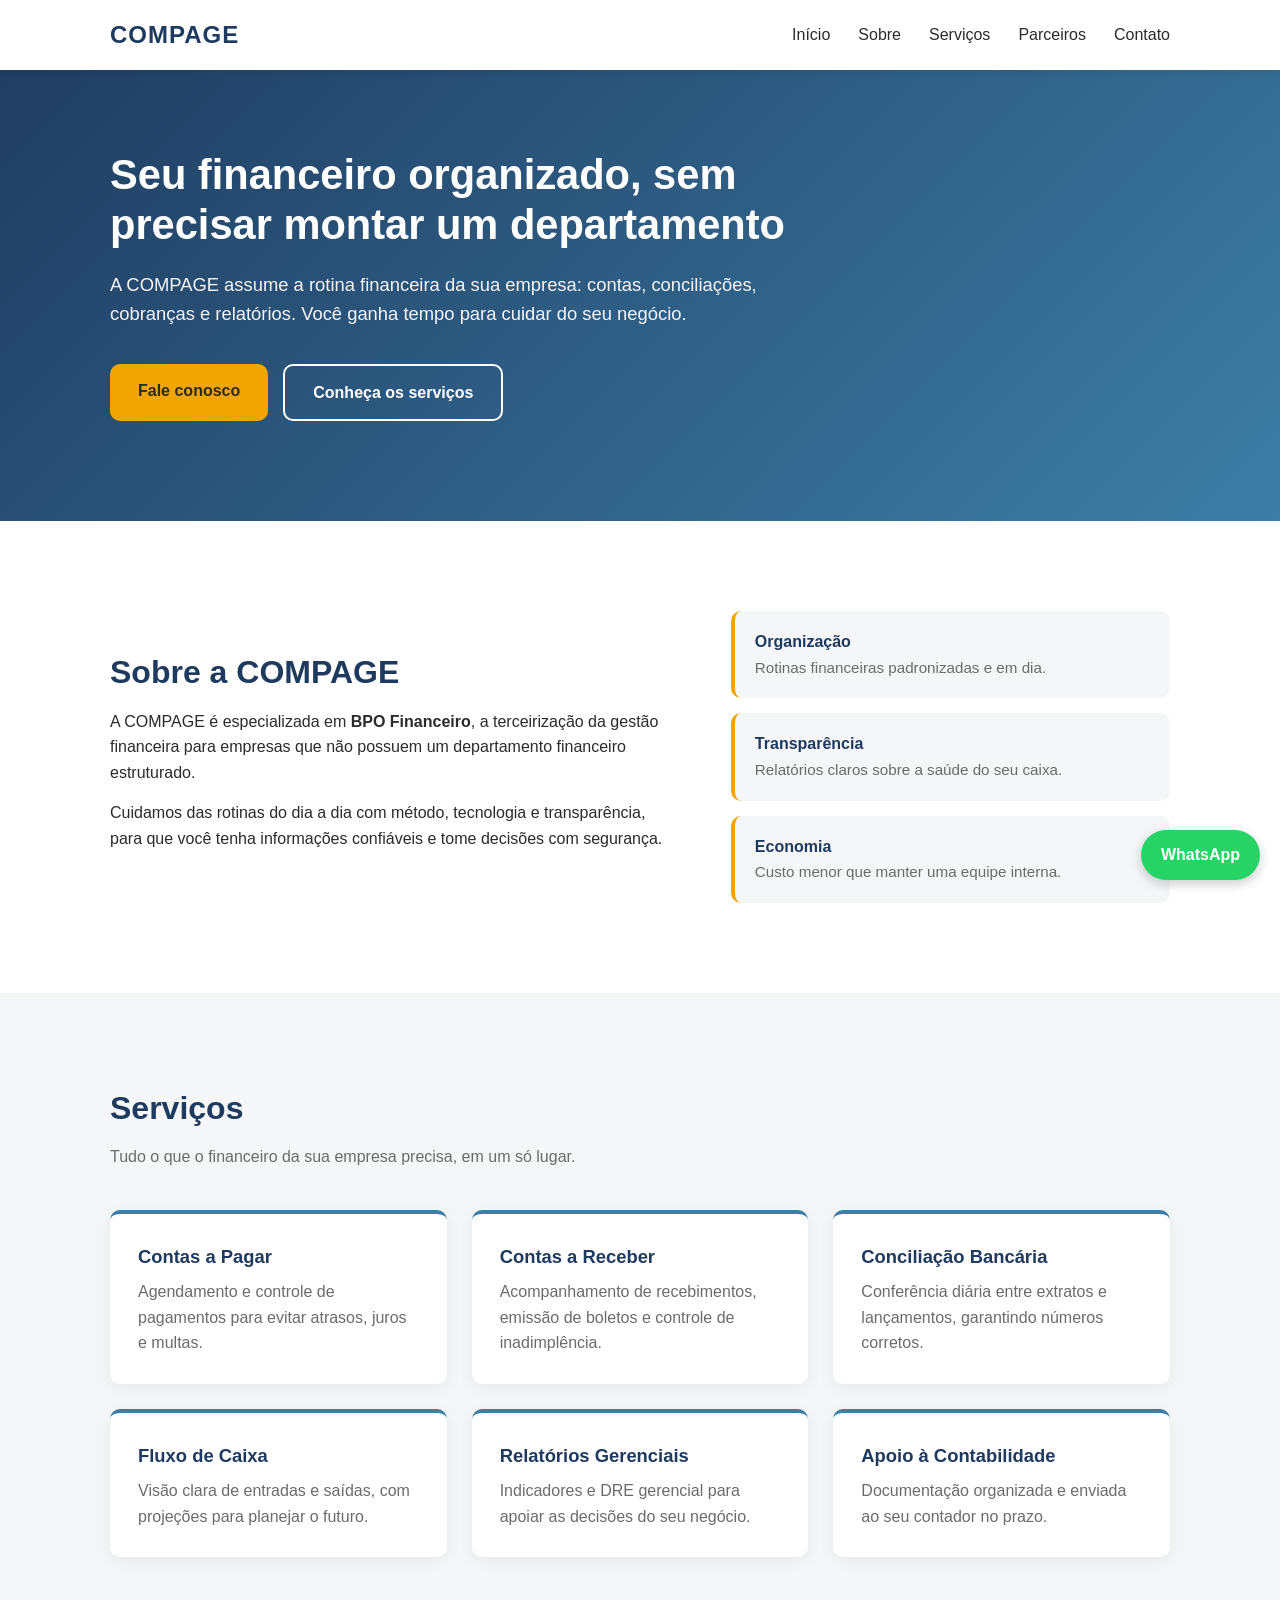
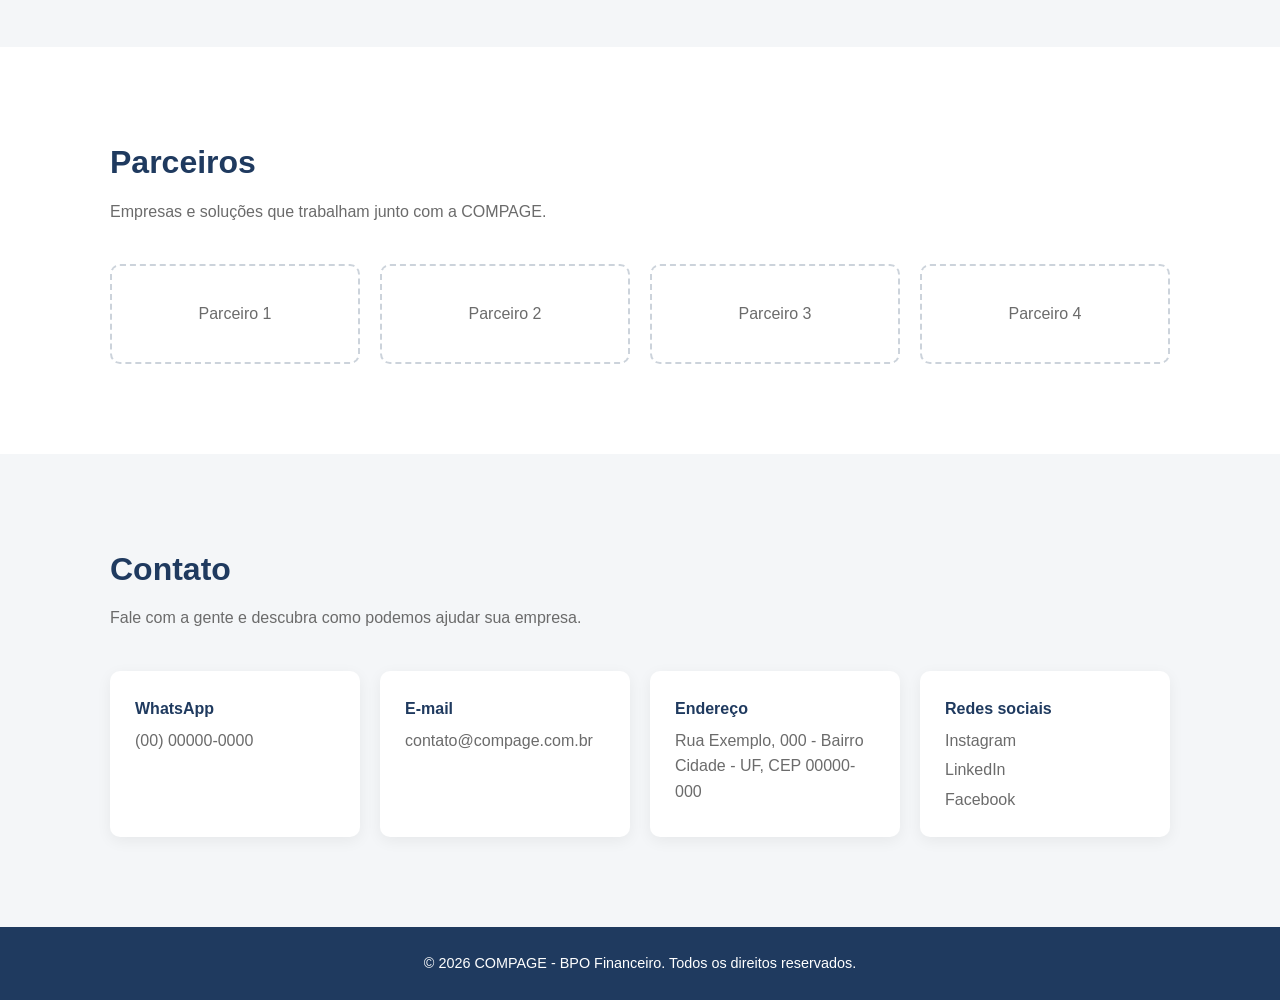
==== index.html @ 00390631 "Estrutura Inicial do Site" ====
<!DOCTYPE html>
<html lang="pt-BR">
<head>
  <meta charset="UTF-8">
  <meta name="viewport" content="width=device-width, initial-scale=1.0">
  <title>COMPAGE | BPO Financeiro</title>
  <meta name="description" content="COMPAGE - BPO Financeiro para empresas que não possuem um departamento financeiro estruturado.">
  <link rel="stylesheet" href="css/style.css">
</head>
<body>

  <!-- ===== CABEÇALHO / MENU ===== -->
  <header class="topo">
    <div class="container topo-conteudo">
      <a href="#inicio" class="logo">COMPAGE</a>
      <!-- Quando o logo chegar: <a href="#inicio" class="logo"><img src="img/logo.svg" alt="COMPAGE"></a> -->

      <button class="menu-botao" aria-label="Abrir menu" aria-expanded="false">
        <span></span><span></span><span></span>
      </button>

      <nav class="menu">
        <a href="#inicio">Início</a>
        <a href="#sobre">Sobre</a>
        <a href="#servicos">Serviços</a>
        <a href="#parceiros">Parceiros</a>
        <a href="#contato">Contato</a>
      </nav>
    </div>
  </header>

  <main>
    <!-- ===== INÍCIO ===== -->
    <section id="inicio" class="hero">
      <div class="container">
        <h1>Seu financeiro organizado, sem precisar montar um departamento</h1>
        <p>A COMPAGE assume a rotina financeira da sua empresa: contas, conciliações, cobranças e relatórios. Você ganha tempo para cuidar do seu negócio.</p>
        <div class="hero-botoes">
          <a href="#contato" class="botao botao-principal">Fale conosco</a>
          <a href="#servicos" class="botao botao-secundario">Conheça os serviços</a>
        </div>
      </div>
    </section>

    <!-- ===== SOBRE ===== -->
    <section id="sobre" class="secao">
      <div class="container sobre-grid">
        <div>
          <h2>Sobre a COMPAGE</h2>
          <p>A COMPAGE é especializada em <strong>BPO Financeiro</strong>, a terceirização da gestão financeira para empresas que não possuem um departamento financeiro estruturado.</p>
          <p>Cuidamos das rotinas do dia a dia com método, tecnologia e transparência, para que você tenha informações confiáveis e tome decisões com segurança.</p>
        </div>
        <ul class="destaques">
          <li><strong>Organização</strong><span>Rotinas financeiras padronizadas e em dia.</span></li>
          <li><strong>Transparência</strong><span>Relatórios claros sobre a saúde do seu caixa.</span></li>
          <li><strong>Economia</strong><span>Custo menor que manter uma equipe interna.</span></li>
        </ul>
      </div>
    </section>

    <!-- ===== SERVIÇOS ===== -->
    <section id="servicos" class="secao secao-alternada">
      <div class="container">
        <h2>Serviços</h2>
        <p class="subtitulo">Tudo o que o financeiro da sua empresa precisa, em um só lugar.</p>
        <div class="cards">
          <article class="card">
            <h3>Contas a Pagar</h3>
            <p>Agendamento e controle de pagamentos para evitar atrasos, juros e multas.</p>
          </article>
          <article class="card">
            <h3>Contas a Receber</h3>
            <p>Acompanhamento de recebimentos, emissão de boletos e controle de inadimplência.</p>
          </article>
          <article class="card">
            <h3>Conciliação Bancária</h3>
            <p>Conferência diária entre extratos e lançamentos, garantindo números corretos.</p>
          </article>
          <article class="card">
            <h3>Fluxo de Caixa</h3>
            <p>Visão clara de entradas e saídas, com projeções para planejar o futuro.</p>
          </article>
          <article class="card">
            <h3>Relatórios Gerenciais</h3>
            <p>Indicadores e DRE gerencial para apoiar as decisões do seu negócio.</p>
          </article>
          <article class="card">
            <h3>Apoio à Contabilidade</h3>
            <p>Documentação organizada e enviada ao seu contador no prazo.</p>
          </article>
        </div>
      </div>
    </section>

    <!-- ===== PARCEIROS ===== -->
    <section id="parceiros" class="secao">
      <div class="container">
        <h2>Parceiros</h2>
        <p class="subtitulo">Empresas e soluções que trabalham junto com a COMPAGE.</p>
        <div class="parceiros">
          <!-- Trocar cada bloco por: <img src="img/parceiro1.png" alt="Nome do parceiro"> -->
          <div class="parceiro">Parceiro 1</div>
          <div class="parceiro">Parceiro 2</div>
          <div class="parceiro">Parceiro 3</div>
          <div class="parceiro">Parceiro 4</div>
        </div>
      </div>
    </section>

    <!-- ===== CONTATO ===== -->
    <section id="contato" class="secao secao-alternada">
      <div class="container">
        <h2>Contato</h2>
        <p class="subtitulo">Fale com a gente e descubra como podemos ajudar sua empresa.</p>
        <div class="contatos">
          <a class="contato-item" href="https://wa.me/5500000000000" target="_blank" rel="noopener">
            <strong>WhatsApp</strong>
            <span>(00) 00000-0000</span>
          </a>
          <a class="contato-item" href="mailto:contato@compage.com.br">
            <strong>E-mail</strong>
            <span>contato@compage.com.br</span>
          </a>
          <div class="contato-item">
            <strong>Endereço</strong>
            <span>Rua Exemplo, 000 - Bairro<br>Cidade - UF, CEP 00000-000</span>
          </div>
          <div class="contato-item">
            <strong>Redes sociais</strong>
            <span class="redes">
              <a href="#" target="_blank" rel="noopener">Instagram</a>
              <a href="#" target="_blank" rel="noopener">LinkedIn</a>
              <a href="#" target="_blank" rel="noopener">Facebook</a>
            </span>
          </div>
        </div>
      </div>
    </section>
  </main>

  <!-- ===== RODAPÉ ===== -->
  <footer class="rodape">
    <div class="container">
      <p>&copy; <span id="ano"></span> COMPAGE - BPO Financeiro. Todos os direitos reservados.</p>
    </div>
  </footer>

  <!-- Botão flutuante do WhatsApp -->
  <a href="https://wa.me/5500000000000" class="whatsapp-flutuante" target="_blank" rel="noopener" aria-label="Fale pelo WhatsApp">WhatsApp</a>

  <script src="js/script.js"></script>
</body>
</html>
---- css/style.css ----
/* =========================================================
   COMPAGE - Estilos do site
   CORES: troque apenas as variáveis abaixo quando a paleta
   da marca chegar. O resto do site se ajusta sozinho.
   ========================================================= */
:root {
  --cor-primaria: #1f3a5f;      /* cor principal da marca (provisória) */
  --cor-secundaria: #3d7ea6;    /* cor de apoio (provisória) */
  --cor-destaque: #f0a500;      /* botões / detalhes (provisória) */
  --cor-texto: #2b2b2b;
  --cor-texto-claro: #6b6b6b;
  --cor-fundo: #ffffff;
  --cor-fundo-alt: #f4f6f8;
  --cor-branco: #ffffff;

  --fonte: "Segoe UI", Roboto, Arial, sans-serif;
  --raio: 10px;
  --largura-max: 1100px;
}

/* ---------- Base ---------- */
* { margin: 0; padding: 0; box-sizing: border-box; }
html { scroll-behavior: smooth; scroll-padding-top: 70px; }
body {
  font-family: var(--fonte);
  color: var(--cor-texto);
  background: var(--cor-fundo);
  line-height: 1.6;
}
a { color: inherit; text-decoration: none; }
img { max-width: 100%; display: block; }

.container {
  width: 100%;
  max-width: var(--largura-max);
  margin: 0 auto;
  padding: 0 20px;
}

h2 { font-size: 2rem; color: var(--cor-primaria); margin-bottom: 10px; }
h3 { font-size: 1.15rem; color: var(--cor-primaria); margin-bottom: 8px; }
.subtitulo { color: var(--cor-texto-claro); margin-bottom: 40px; }

/* ---------- Cabeçalho ---------- */
.topo {
  position: fixed; top: 0; left: 0; right: 0;
  background: var(--cor-branco);
  box-shadow: 0 2px 10px rgba(0,0,0,.08);
  z-index: 100;
}
.topo-conteudo {
  display: flex; align-items: center; justify-content: space-between;
  height: 70px;
}
.logo { font-size: 1.5rem; font-weight: 700; color: var(--cor-primaria); letter-spacing: 1px; }
.logo img { height: 45px; }

.menu { display: flex; gap: 28px; }
.menu a { font-weight: 500; transition: color .2s; }
.menu a:hover { color: var(--cor-secundaria); }

.menu-botao {
  display: none; background: none; border: none; cursor: pointer;
  flex-direction: column; gap: 5px;
}
.menu-botao span { width: 26px; height: 3px; background: var(--cor-primaria); border-radius: 2px; }

/* ---------- Início (hero) ---------- */
.hero {
  padding: 150px 0 100px;
  background: linear-gradient(135deg, var(--cor-primaria), var(--cor-secundaria));
  color: var(--cor-branco);
}
.hero h1 { font-size: 2.6rem; line-height: 1.2; max-width: 750px; margin-bottom: 20px; }
.hero p { font-size: 1.15rem; max-width: 650px; opacity: .95; margin-bottom: 35px; }
.hero-botoes { display: flex; gap: 15px; flex-wrap: wrap; }

.botao {
  display: inline-block; padding: 14px 28px; border-radius: var(--raio);
  font-weight: 600; transition: transform .2s, opacity .2s;
}
.botao:hover { transform: translateY(-2px); opacity: .92; }
.botao-principal { background: var(--cor-destaque); color: var(--cor-texto); }
.botao-secundario { border: 2px solid var(--cor-branco); color: var(--cor-branco); }

/* ---------- Seções ---------- */
.secao { padding: 90px 0; }
.secao-alternada { background: var(--cor-fundo-alt); }

/* Sobre */
.sobre-grid { display: grid; grid-template-columns: 1.3fr 1fr; gap: 50px; align-items: center; }
.sobre-grid p { margin-bottom: 15px; }
.destaques { list-style: none; display: grid; gap: 15px; }
.destaques li {
  background: var(--cor-fundo-alt); padding: 18px 20px; border-radius: var(--raio);
  border-left: 4px solid var(--cor-destaque);
}
.destaques strong { display: block; color: var(--cor-primaria); }
.destaques span { color: var(--cor-texto-claro); font-size: .95rem; }

/* Serviços */
.cards { display: grid; grid-template-columns: repeat(auto-fit, minmax(280px, 1fr)); gap: 25px; }
.card {
  background: var(--cor-branco); padding: 28px; border-radius: var(--raio);
  box-shadow: 0 4px 15px rgba(0,0,0,.06);
  border-top: 4px solid var(--cor-secundaria);
  transition: transform .2s;
}
.card:hover { transform: translateY(-4px); }
.card p { color: var(--cor-texto-claro); }

/* Parceiros */
.parceiros { display: grid; grid-template-columns: repeat(auto-fit, minmax(180px, 1fr)); gap: 20px; }
.parceiro {
  height: 100px; display: flex; align-items: center; justify-content: center;
  border: 2px dashed #ccd3db; border-radius: var(--raio); color: var(--cor-texto-claro);
}
.parceiro img { max-height: 70px; }

/* Contato */
.contatos { display: grid; grid-template-columns: repeat(auto-fit, minmax(230px, 1fr)); gap: 20px; }
.contato-item {
  background: var(--cor-branco); padding: 25px; border-radius: var(--raio);
  box-shadow: 0 4px 15px rgba(0,0,0,.06);
}
.contato-item strong { display: block; color: var(--cor-primaria); margin-bottom: 6px; }
.contato-item span { color: var(--cor-texto-claro); }
a.contato-item:hover { outline: 2px solid var(--cor-secundaria); }
.redes { display: flex; flex-direction: column; gap: 4px; }
.redes a:hover { color: var(--cor-secundaria); }

/* ---------- Rodapé ---------- */
.rodape {
  background: var(--cor-primaria); color: var(--cor-branco);
  text-align: center; padding: 25px 0; font-size: .9rem;
}

/* ---------- WhatsApp flutuante ---------- */
.whatsapp-flutuante {
  position: fixed; right: 20px; bottom: 20px;
  background: #25d366; color: #fff; font-weight: 600;
  padding: 12px 20px; border-radius: 30px;
  box-shadow: 0 4px 12px rgba(0,0,0,.2); z-index: 90;
}

/* ---------- Celular / tablet ---------- */
@media (max-width: 800px) {
  .menu-botao { display: flex; }
  .menu {
    position: absolute; top: 70px; left: 0; right: 0;
    flex-direction: column; gap: 0; background: var(--cor-branco);
    box-shadow: 0 6px 10px rgba(0,0,0,.08);
    display: none;
  }
  .menu.aberto { display: flex; }
  .menu a { padding: 15px 20px; border-top: 1px solid #eee; }

  .hero { padding: 120px 0 70px; }
  .hero h1 { font-size: 1.9rem; }
  .sobre-grid { grid-template-columns: 1fr; }
  .secao { padding: 65px 0; }
  h2 { font-size: 1.6rem; }
}
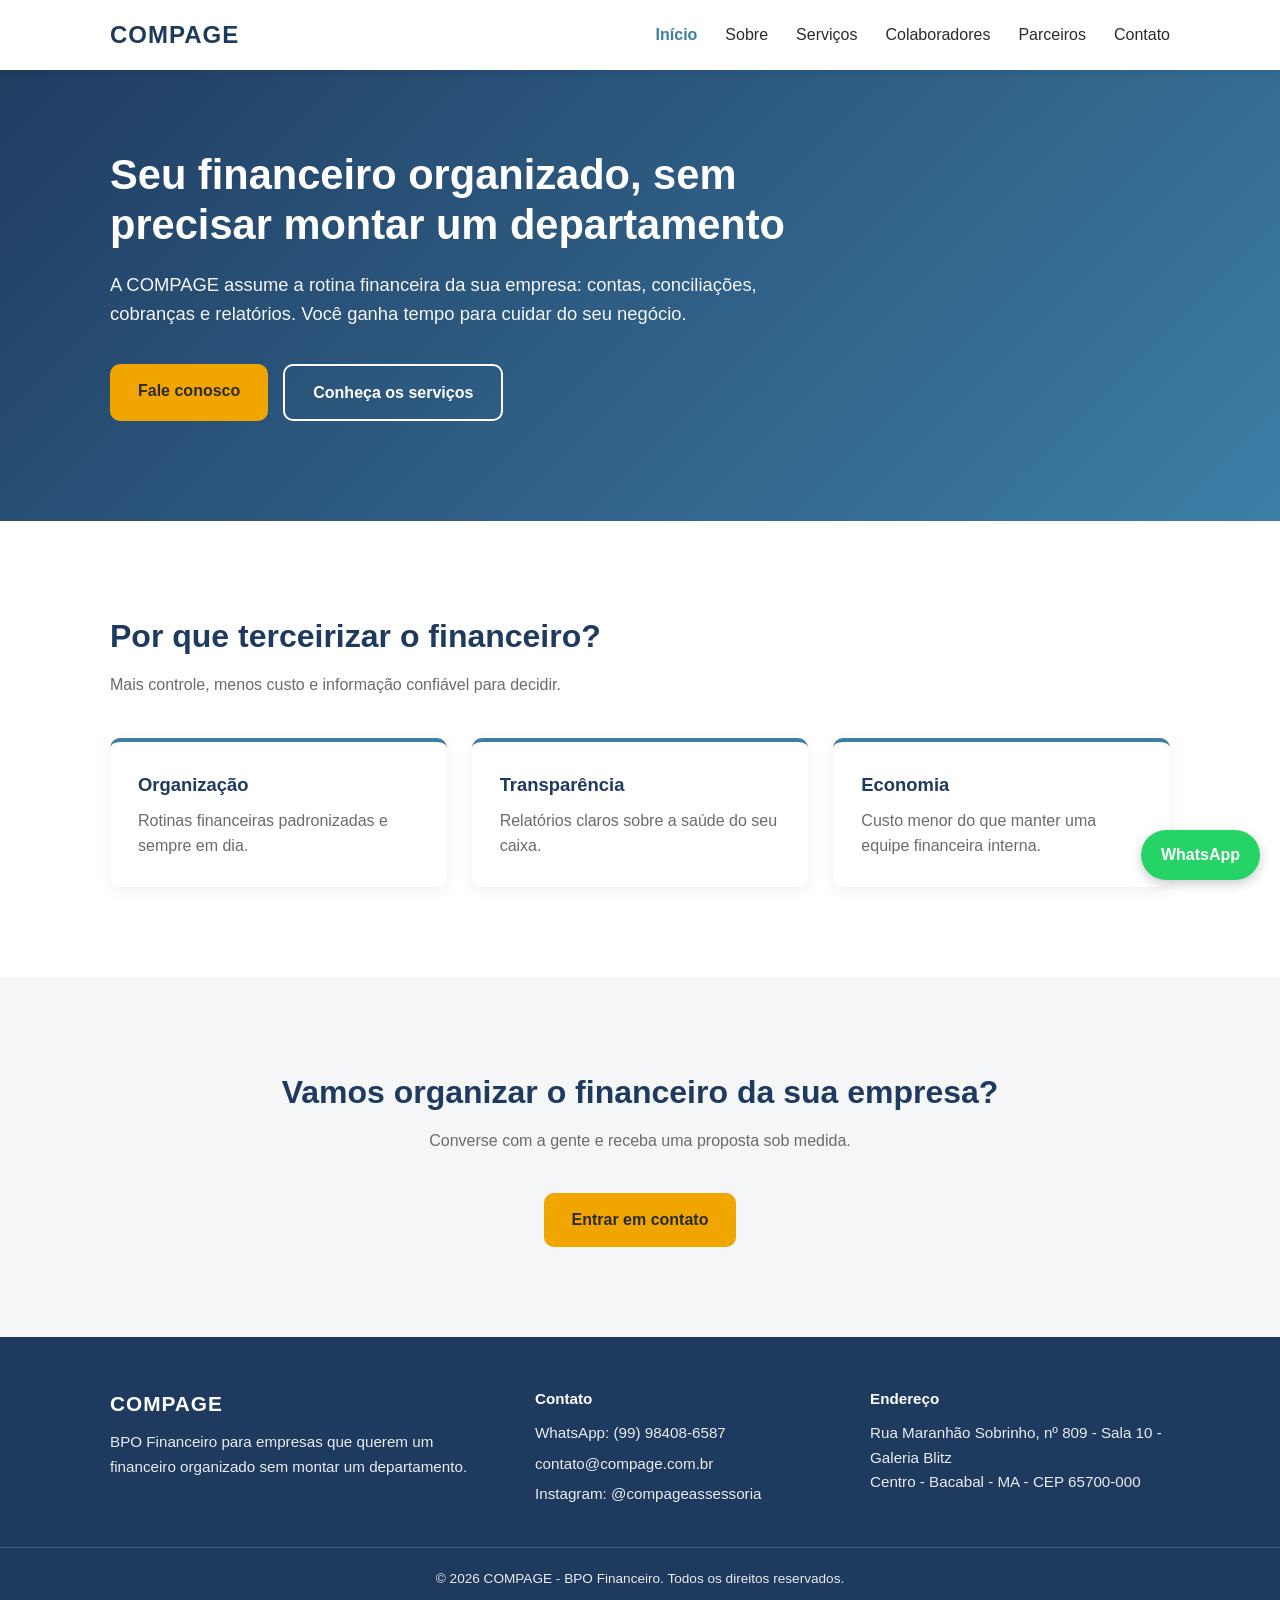
==== commit 72a7da28: "Separação das Páginas, Inclusão de Colaboradores, endereço, instagran, whatsap" ====
--- a/index.html
+++ b/index.html
@@ -4,150 +4,55 @@
   <meta charset="UTF-8">
   <meta name="viewport" content="width=device-width, initial-scale=1.0">
   <title>COMPAGE | BPO Financeiro</title>
-  <meta name="description" content="COMPAGE - BPO Financeiro para empresas que não possuem um departamento financeiro estruturado.">
+  <meta name="description" content="COMPAGE - BPO Financeiro para empresas que não possuem um departamento financeiro estruturado. Bacabal - MA.">
   <link rel="stylesheet" href="css/style.css">
 </head>
 <body>
-
-  <!-- ===== CABEÇALHO / MENU ===== -->
-  <header class="topo">
-    <div class="container topo-conteudo">
-      <a href="#inicio" class="logo">COMPAGE</a>
-      <!-- Quando o logo chegar: <a href="#inicio" class="logo"><img src="img/logo.svg" alt="COMPAGE"></a> -->
-
-      <button class="menu-botao" aria-label="Abrir menu" aria-expanded="false">
-        <span></span><span></span><span></span>
-      </button>
-
-      <nav class="menu">
-        <a href="#inicio">Início</a>
-        <a href="#sobre">Sobre</a>
-        <a href="#servicos">Serviços</a>
-        <a href="#parceiros">Parceiros</a>
-        <a href="#contato">Contato</a>
-      </nav>
-    </div>
-  </header>
+  <header class="topo" id="topo"></header>
 
   <main>
-    <!-- ===== INÍCIO ===== -->
-    <section id="inicio" class="hero">
+    <section class="hero">
       <div class="container">
         <h1>Seu financeiro organizado, sem precisar montar um departamento</h1>
         <p>A COMPAGE assume a rotina financeira da sua empresa: contas, conciliações, cobranças e relatórios. Você ganha tempo para cuidar do seu negócio.</p>
         <div class="hero-botoes">
-          <a href="#contato" class="botao botao-principal">Fale conosco</a>
-          <a href="#servicos" class="botao botao-secundario">Conheça os serviços</a>
+          <a href="contato.html" class="botao botao-principal">Fale conosco</a>
+          <a href="servicos.html" class="botao botao-secundario">Conheça os serviços</a>
         </div>
       </div>
     </section>
 
-    <!-- ===== SOBRE ===== -->
-    <section id="sobre" class="secao">
-      <div class="container sobre-grid">
-        <div>
-          <h2>Sobre a COMPAGE</h2>
-          <p>A COMPAGE é especializada em <strong>BPO Financeiro</strong>, a terceirização da gestão financeira para empresas que não possuem um departamento financeiro estruturado.</p>
-          <p>Cuidamos das rotinas do dia a dia com método, tecnologia e transparência, para que você tenha informações confiáveis e tome decisões com segurança.</p>
-        </div>
-        <ul class="destaques">
-          <li><strong>Organização</strong><span>Rotinas financeiras padronizadas e em dia.</span></li>
-          <li><strong>Transparência</strong><span>Relatórios claros sobre a saúde do seu caixa.</span></li>
-          <li><strong>Economia</strong><span>Custo menor que manter uma equipe interna.</span></li>
-        </ul>
-      </div>
-    </section>
-
-    <!-- ===== SERVIÇOS ===== -->
-    <section id="servicos" class="secao secao-alternada">
+    <section class="secao">
       <div class="container">
-        <h2>Serviços</h2>
-        <p class="subtitulo">Tudo o que o financeiro da sua empresa precisa, em um só lugar.</p>
+        <h2>Por que terceirizar o financeiro?</h2>
+        <p class="subtitulo">Mais controle, menos custo e informação confiável para decidir.</p>
         <div class="cards">
           <article class="card">
-            <h3>Contas a Pagar</h3>
-            <p>Agendamento e controle de pagamentos para evitar atrasos, juros e multas.</p>
+            <h3>Organização</h3>
+            <p>Rotinas financeiras padronizadas e sempre em dia.</p>
           </article>
           <article class="card">
-            <h3>Contas a Receber</h3>
-            <p>Acompanhamento de recebimentos, emissão de boletos e controle de inadimplência.</p>
+            <h3>Transparência</h3>
+            <p>Relatórios claros sobre a saúde do seu caixa.</p>
           </article>
           <article class="card">
-            <h3>Conciliação Bancária</h3>
-            <p>Conferência diária entre extratos e lançamentos, garantindo números corretos.</p>
-          </article>
-          <article class="card">
-            <h3>Fluxo de Caixa</h3>
-            <p>Visão clara de entradas e saídas, com projeções para planejar o futuro.</p>
-          </article>
-          <article class="card">
-            <h3>Relatórios Gerenciais</h3>
-            <p>Indicadores e DRE gerencial para apoiar as decisões do seu negócio.</p>
-          </article>
-          <article class="card">
-            <h3>Apoio à Contabilidade</h3>
-            <p>Documentação organizada e enviada ao seu contador no prazo.</p>
+            <h3>Economia</h3>
+            <p>Custo menor do que manter uma equipe financeira interna.</p>
           </article>
         </div>
       </div>
     </section>
 
-    <!-- ===== PARCEIROS ===== -->
-    <section id="parceiros" class="secao">
-      <div class="container">
-        <h2>Parceiros</h2>
-        <p class="subtitulo">Empresas e soluções que trabalham junto com a COMPAGE.</p>
-        <div class="parceiros">
-          <!-- Trocar cada bloco por: <img src="img/parceiro1.png" alt="Nome do parceiro"> -->
-          <div class="parceiro">Parceiro 1</div>
-          <div class="parceiro">Parceiro 2</div>
-          <div class="parceiro">Parceiro 3</div>
-          <div class="parceiro">Parceiro 4</div>
-        </div>
-      </div>
-    </section>
-
-    <!-- ===== CONTATO ===== -->
-    <section id="contato" class="secao secao-alternada">
-      <div class="container">
-        <h2>Contato</h2>
-        <p class="subtitulo">Fale com a gente e descubra como podemos ajudar sua empresa.</p>
-        <div class="contatos">
-          <a class="contato-item" href="https://wa.me/5500000000000" target="_blank" rel="noopener">
-            <strong>WhatsApp</strong>
-            <span>(00) 00000-0000</span>
-          </a>
-          <a class="contato-item" href="mailto:contato@compage.com.br">
-            <strong>E-mail</strong>
-            <span>contato@compage.com.br</span>
-          </a>
-          <div class="contato-item">
-            <strong>Endereço</strong>
-            <span>Rua Exemplo, 000 - Bairro<br>Cidade - UF, CEP 00000-000</span>
-          </div>
-          <div class="contato-item">
-            <strong>Redes sociais</strong>
-            <span class="redes">
-              <a href="#" target="_blank" rel="noopener">Instagram</a>
-              <a href="#" target="_blank" rel="noopener">LinkedIn</a>
-              <a href="#" target="_blank" rel="noopener">Facebook</a>
-            </span>
-          </div>
-        </div>
+    <section class="secao secao-alternada">
+      <div class="container chamada">
+        <h2>Vamos organizar o financeiro da sua empresa?</h2>
+        <p class="subtitulo">Converse com a gente e receba uma proposta sob medida.</p>
+        <a href="contato.html" class="botao botao-principal">Entrar em contato</a>
       </div>
     </section>
   </main>
 
-  <!-- ===== RODAPÉ ===== -->
-  <footer class="rodape">
-    <div class="container">
-      <p>&copy; <span id="ano"></span> COMPAGE - BPO Financeiro. Todos os direitos reservados.</p>
-    </div>
-  </footer>
-
-  <!-- Botão flutuante do WhatsApp -->
-  <a href="https://wa.me/5500000000000" class="whatsapp-flutuante" target="_blank" rel="noopener" aria-label="Fale pelo WhatsApp">WhatsApp</a>
-
+  <footer class="rodape" id="rodape"></footer>
   <script src="js/script.js"></script>
 </body>
 </html>
--- a/css/style.css
+++ b/css/style.css
@@ -20,7 +20,7 @@
 
 /* ---------- Base ---------- */
 * { margin: 0; padding: 0; box-sizing: border-box; }
-html { scroll-behavior: smooth; scroll-padding-top: 70px; }
+html { scroll-behavior: smooth; }
 body {
   font-family: var(--fonte);
   color: var(--cor-texto);
@@ -58,6 +58,7 @@
 .menu { display: flex; gap: 28px; }
 .menu a { font-weight: 500; transition: color .2s; }
 .menu a:hover { color: var(--cor-secundaria); }
+.menu a.ativo { color: var(--cor-secundaria); font-weight: 700; }
 
 .menu-botao {
   display: none; background: none; border: none; cursor: pointer;
@@ -82,6 +83,15 @@
 .botao:hover { transform: translateY(-2px); opacity: .92; }
 .botao-principal { background: var(--cor-destaque); color: var(--cor-texto); }
 .botao-secundario { border: 2px solid var(--cor-branco); color: var(--cor-branco); }
+
+/* ---------- Título das páginas internas ---------- */
+.pagina-titulo {
+  padding: 130px 0 60px;
+  background: linear-gradient(135deg, var(--cor-primaria), var(--cor-secundaria));
+  color: var(--cor-branco);
+}
+.pagina-titulo h1 { font-size: 2.3rem; margin-bottom: 8px; }
+.pagina-titulo p { opacity: .95; font-size: 1.1rem; }
 
 /* ---------- Seções ---------- */
 .secao { padding: 90px 0; }
@@ -112,9 +122,25 @@
 /* Parceiros */
 .parceiros { display: grid; grid-template-columns: repeat(auto-fit, minmax(180px, 1fr)); gap: 20px; }
 .parceiro {
-  height: 100px; display: flex; align-items: center; justify-content: center;
+  height: 120px; display: flex; align-items: center; justify-content: center;
+  text-align: center; padding: 15px; font-weight: 600;
   border: 2px dashed #ccd3db; border-radius: var(--raio); color: var(--cor-texto-claro);
+  transition: border-color .2s;
 }
+a.parceiro:hover { border-color: var(--cor-secundaria); }
+
+/* Chamada final (página inicial) */
+.chamada { text-align: center; }
+
+/* Colaboradores */
+.equipe { display: grid; grid-template-columns: repeat(auto-fit, minmax(220px, 1fr)); gap: 30px; }
+.pessoa { text-align: center; }
+.pessoa .foto {
+  width: 160px; height: 160px; margin: 0 auto 15px; border-radius: 50%;
+  object-fit: cover; background: var(--cor-fundo-alt);
+  display: flex; align-items: center; justify-content: center; color: var(--cor-texto-claro);
+}
+.pessoa p { color: var(--cor-texto-claro); }
 .parceiro img { max-height: 70px; }
 
 /* Contato */
@@ -126,13 +152,20 @@
 .contato-item strong { display: block; color: var(--cor-primaria); margin-bottom: 6px; }
 .contato-item span { color: var(--cor-texto-claro); }
 a.contato-item:hover { outline: 2px solid var(--cor-secundaria); }
-.redes { display: flex; flex-direction: column; gap: 4px; }
-.redes a:hover { color: var(--cor-secundaria); }
 
 /* ---------- Rodapé ---------- */
 .rodape {
   background: var(--cor-primaria); color: var(--cor-branco);
-  text-align: center; padding: 25px 0; font-size: .9rem;
+  padding: 50px 0 20px; font-size: .95rem;
+}
+.rodape-grid { display: grid; grid-template-columns: 1.3fr 1fr 1fr; gap: 35px; }
+.rodape strong { display: block; margin-bottom: 10px; }
+.rodape-marca { font-size: 1.3rem; letter-spacing: 1px; }
+.rodape p { opacity: .9; margin-bottom: 6px; }
+.rodape a:hover { text-decoration: underline; }
+.rodape-copy {
+  text-align: center; font-size: .85rem; margin-top: 35px; padding-top: 20px;
+  border-top: 1px solid rgba(255,255,255,.2);
 }
 
 /* ---------- WhatsApp flutuante ---------- */
@@ -158,6 +191,9 @@
   .hero { padding: 120px 0 70px; }
   .hero h1 { font-size: 1.9rem; }
   .sobre-grid { grid-template-columns: 1fr; }
+  .rodape-grid { grid-template-columns: 1fr; gap: 25px; }
+  .pagina-titulo { padding: 110px 0 45px; }
+  .pagina-titulo h1 { font-size: 1.8rem; }
   .secao { padding: 65px 0; }
   h2 { font-size: 1.6rem; }
 }
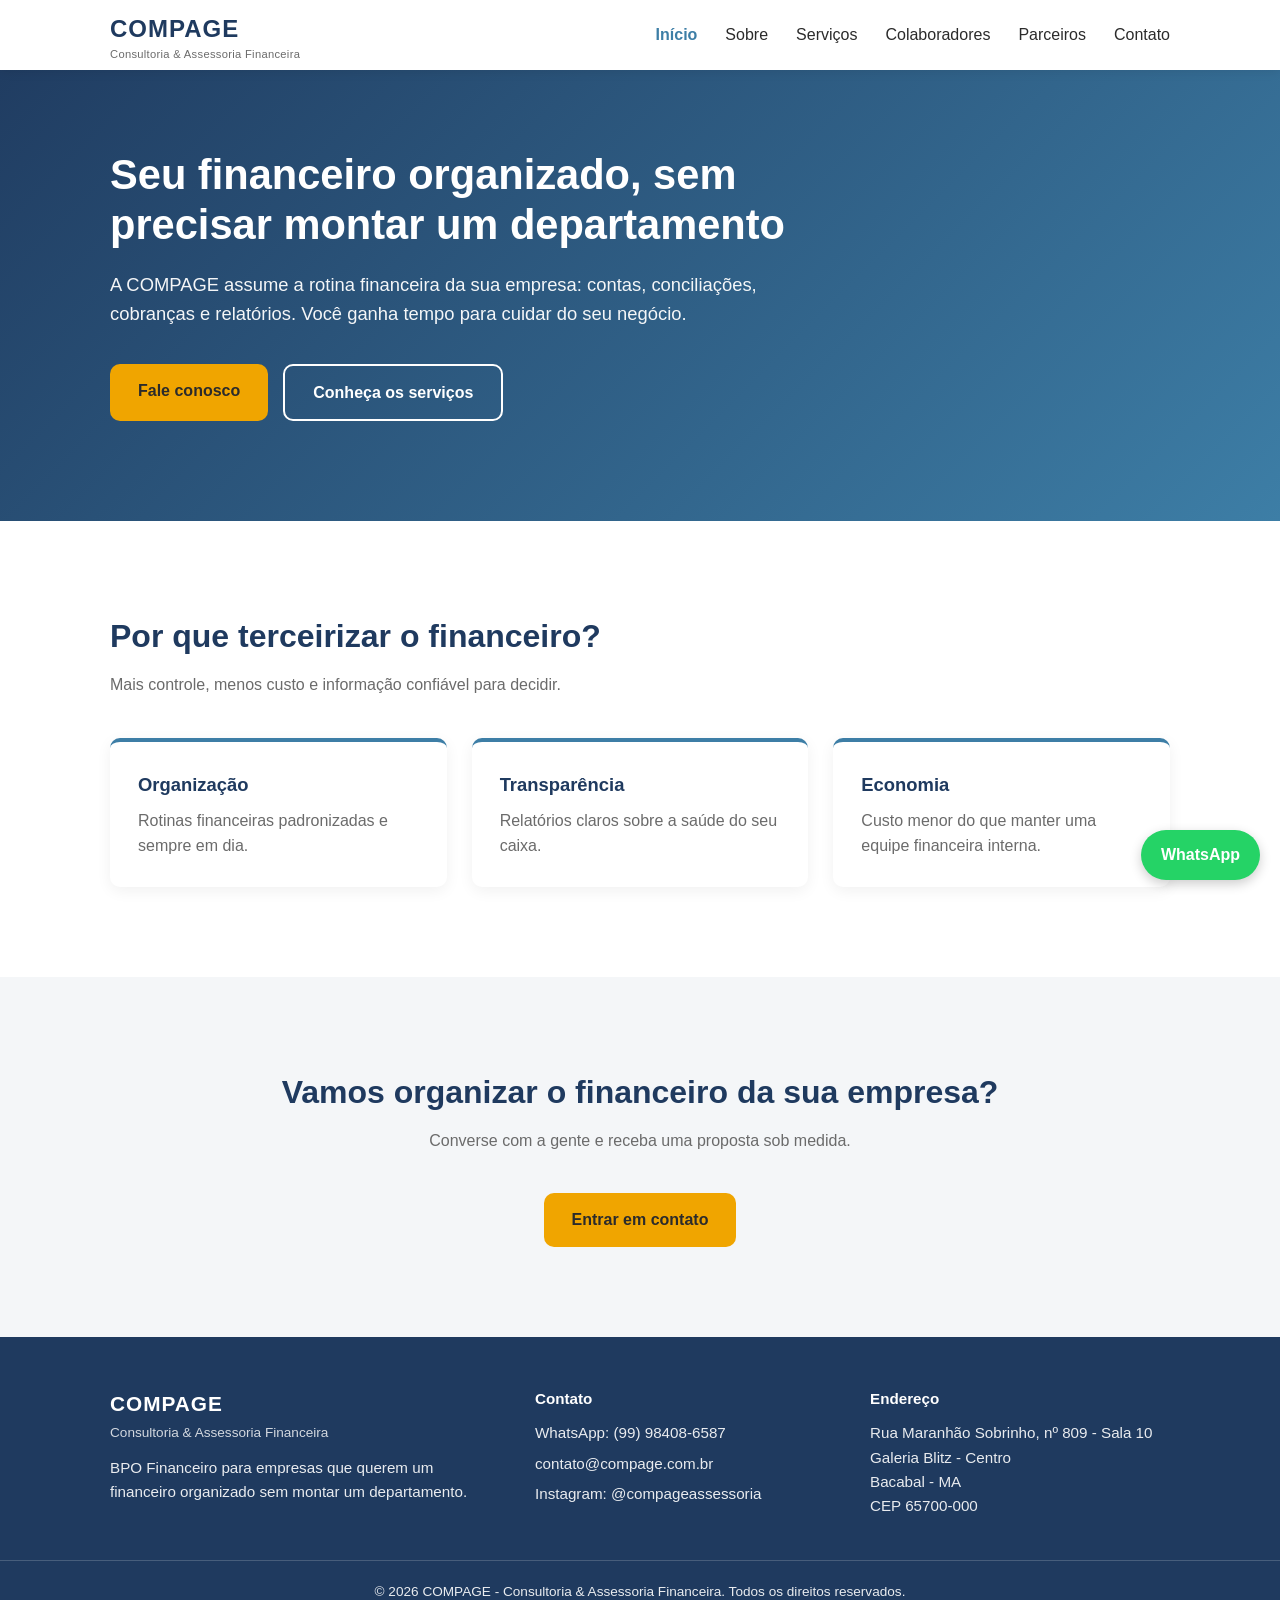
==== commit 0ef282fb: "Correção de CEP, Colaboradores e Nome" ====
--- a/index.html
+++ b/index.html
@@ -3,8 +3,8 @@
 <head>
   <meta charset="UTF-8">
   <meta name="viewport" content="width=device-width, initial-scale=1.0">
-  <title>COMPAGE | BPO Financeiro</title>
-  <meta name="description" content="COMPAGE - BPO Financeiro para empresas que não possuem um departamento financeiro estruturado. Bacabal - MA.">
+  <title>COMPAGE - Consultoria &amp; Assessoria Financeira</title>
+  <meta name="description" content="COMPAGE - Consultoria &amp; Assessoria Financeira. BPO Financeiro para empresas que não possuem um departamento financeiro estruturado. Bacabal - MA.">
   <link rel="stylesheet" href="css/style.css">
 </head>
 <body>
--- a/css/style.css
+++ b/css/style.css
@@ -54,6 +54,11 @@
 }
 .logo { font-size: 1.5rem; font-weight: 700; color: var(--cor-primaria); letter-spacing: 1px; }
 .logo img { height: 45px; }
+.logo small {
+  display: block; font-size: .7rem; font-weight: 500; letter-spacing: .3px;
+  color: var(--cor-texto-claro); line-height: 1.1;
+}
+.sem-quebra { white-space: nowrap; }
 
 .menu { display: flex; gap: 28px; }
 .menu a { font-weight: 500; transition: color .2s; }
@@ -160,7 +165,8 @@
 }
 .rodape-grid { display: grid; grid-template-columns: 1.3fr 1fr 1fr; gap: 35px; }
 .rodape strong { display: block; margin-bottom: 10px; }
-.rodape-marca { font-size: 1.3rem; letter-spacing: 1px; }
+.rodape-marca { font-size: 1.3rem; letter-spacing: 1px; margin-bottom: 2px !important; }
+.rodape .rodape-slogan { font-size: .85rem; opacity: .8; margin-bottom: 12px; }
 .rodape p { opacity: .9; margin-bottom: 6px; }
 .rodape a:hover { text-decoration: underline; }
 .rodape-copy {
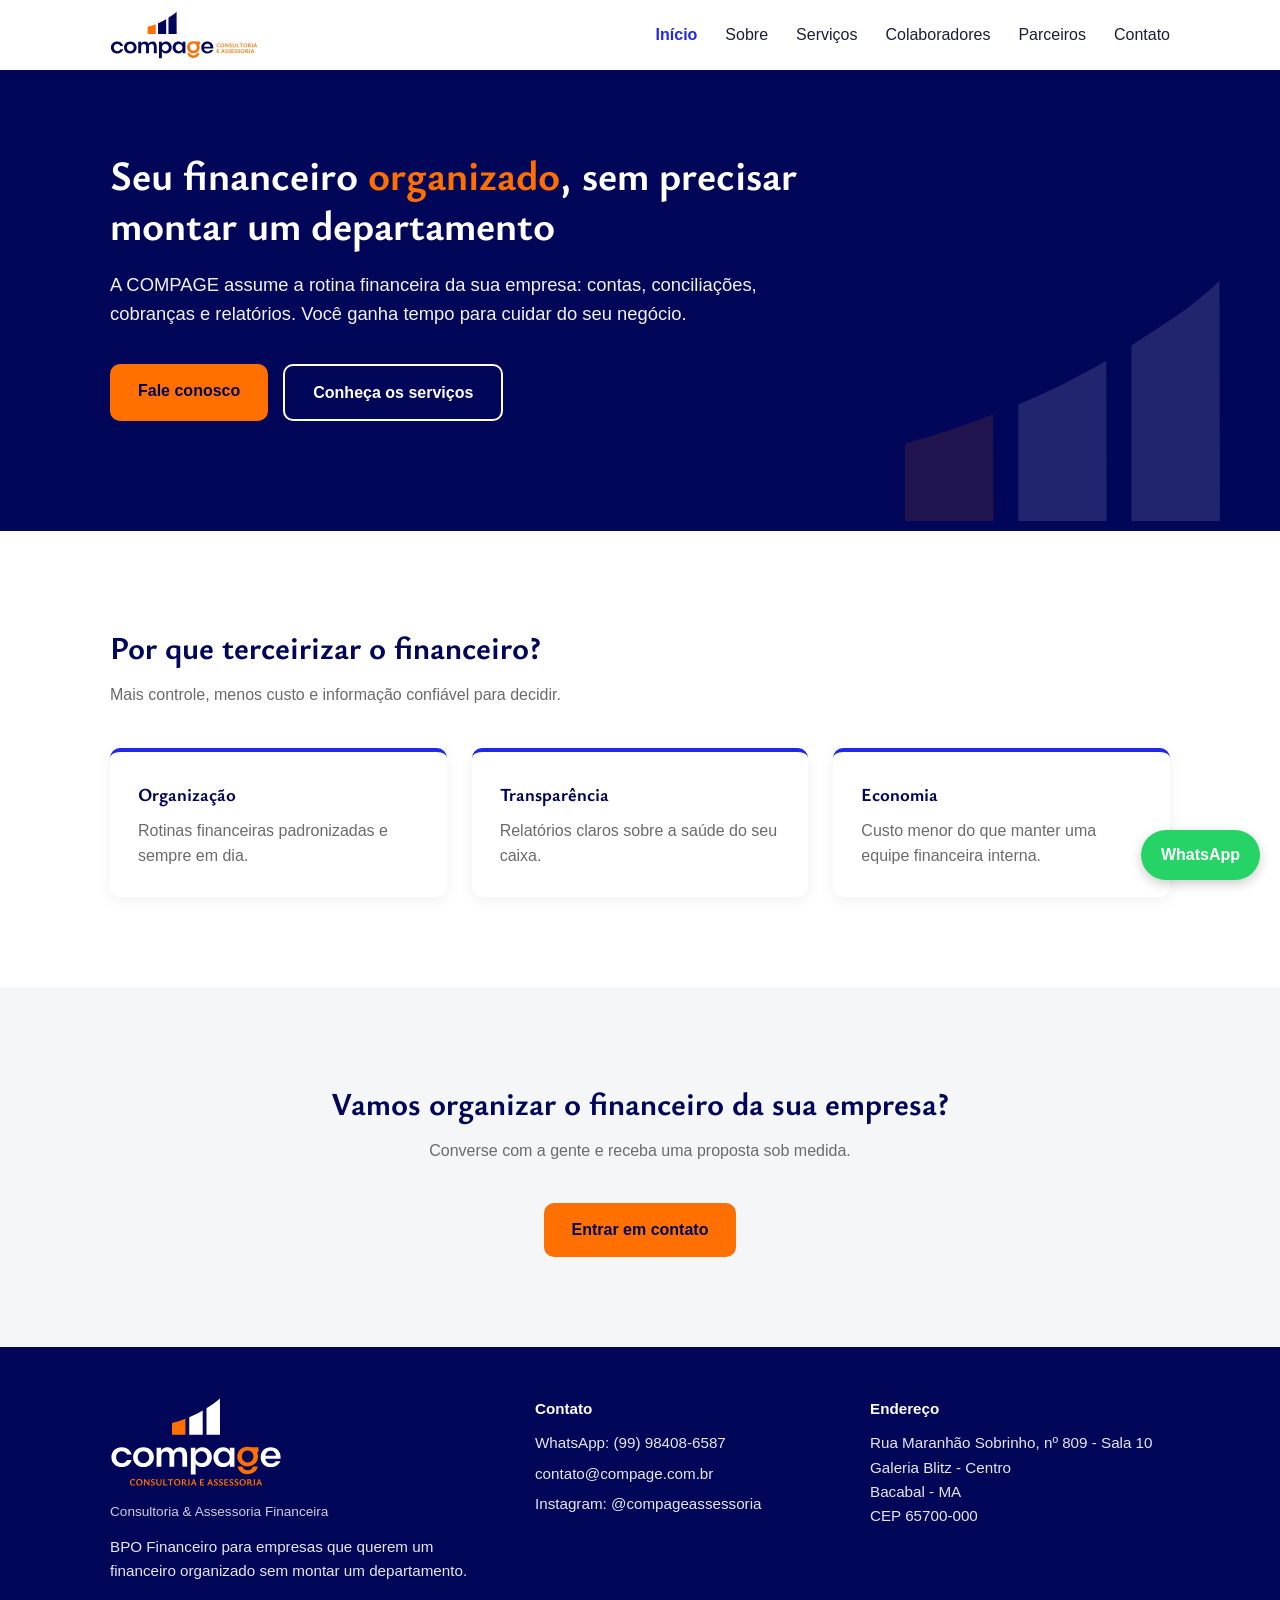
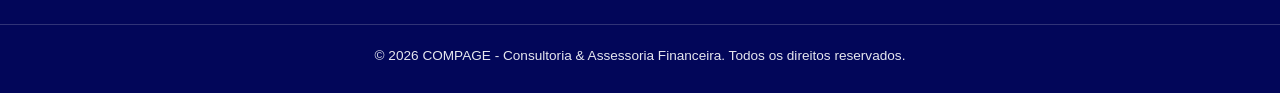
==== commit 65e40329: "Incluido Fotos Colaboradoes, e aplicado cores padrão MARCA" ====
--- a/index.html
+++ b/index.html
@@ -5,6 +5,10 @@
   <meta name="viewport" content="width=device-width, initial-scale=1.0">
   <title>COMPAGE - Consultoria &amp; Assessoria Financeira</title>
   <meta name="description" content="COMPAGE - Consultoria &amp; Assessoria Financeira. BPO Financeiro para empresas que não possuem um departamento financeiro estruturado. Bacabal - MA.">
+  <link rel="icon" type="image/svg+xml" href="favicon.svg">
+  <link rel="preconnect" href="https://fonts.googleapis.com">
+  <link rel="preconnect" href="https://fonts.gstatic.com" crossorigin>
+  <link rel="stylesheet" href="https://fonts.googleapis.com/css2?family=Ysabeau+Office:wght@400;600;700&display=swap">
   <link rel="stylesheet" href="css/style.css">
 </head>
 <body>
@@ -13,7 +17,7 @@
   <main>
     <section class="hero">
       <div class="container">
-        <h1>Seu financeiro organizado, sem precisar montar um departamento</h1>
+        <h1>Seu financeiro <span>organizado</span>, sem precisar montar um departamento</h1>
         <p>A COMPAGE assume a rotina financeira da sua empresa: contas, conciliações, cobranças e relatórios. Você ganha tempo para cuidar do seu negócio.</p>
         <div class="hero-botoes">
           <a href="contato.html" class="botao botao-principal">Fale conosco</a>
--- a/css/style.css
+++ b/css/style.css
@@ -1,19 +1,20 @@
 /* =========================================================
    COMPAGE - Estilos do site
-   CORES: troque apenas as variáveis abaixo quando a paleta
-   da marca chegar. O resto do site se ajusta sozinho.
+   Paleta e tipografia conforme o Manual de Identidade Visual.
+   Para ajustar cores, mexa só nas variáveis abaixo.
    ========================================================= */
 :root {
-  --cor-primaria: #1f3a5f;      /* cor principal da marca (provisória) */
-  --cor-secundaria: #3d7ea6;    /* cor de apoio (provisória) */
-  --cor-destaque: #f0a500;      /* botões / detalhes (provisória) */
-  --cor-texto: #2b2b2b;
+  --cor-primaria: #020659;      /* azul escuro institucional */
+  --cor-secundaria: #212AE8;    /* azul institucional */
+  --cor-destaque: #FF7001;      /* laranja institucional */
+  --cor-texto: #1c1d3a;
   --cor-texto-claro: #6b6b6b;
   --cor-fundo: #ffffff;
   --cor-fundo-alt: #f4f6f8;
   --cor-branco: #ffffff;
 
-  --fonte: "Segoe UI", Roboto, Arial, sans-serif;
+  --fonte: Verdana, Geneva, Tahoma, sans-serif;            /* fonte de apoio da marca */
+  --fonte-titulo: "Ysabeau Office", Verdana, sans-serif;    /* fonte principal da marca */
   --raio: 10px;
   --largura-max: 1100px;
 }
@@ -37,6 +38,7 @@
   padding: 0 20px;
 }
 
+h1, h2, h3 { font-family: var(--fonte-titulo); font-weight: 700; }
 h2 { font-size: 2rem; color: var(--cor-primaria); margin-bottom: 10px; }
 h3 { font-size: 1.15rem; color: var(--cor-primaria); margin-bottom: 8px; }
 .subtitulo { color: var(--cor-texto-claro); margin-bottom: 40px; }
@@ -52,8 +54,8 @@
   display: flex; align-items: center; justify-content: space-between;
   height: 70px;
 }
-.logo { font-size: 1.5rem; font-weight: 700; color: var(--cor-primaria); letter-spacing: 1px; }
-.logo img { height: 45px; }
+.logo { display: flex; align-items: center; }
+.logo img { height: 48px; width: auto; }
 .logo small {
   display: block; font-size: .7rem; font-weight: 500; letter-spacing: .3px;
   color: var(--cor-texto-claro); line-height: 1.1;
@@ -73,10 +75,20 @@
 
 /* ---------- Início (hero) ---------- */
 .hero {
-  padding: 150px 0 100px;
-  background: linear-gradient(135deg, var(--cor-primaria), var(--cor-secundaria));
+  position: relative; overflow: hidden;
+  padding: 150px 0 110px;
+  background: var(--cor-primaria);
   color: var(--cor-branco);
 }
+.hero .container { position: relative; z-index: 1; }
+/* símbolo da marca como elemento decorativo */
+.hero::after {
+  content: ""; position: absolute; right: 4%; bottom: 0;
+  width: 340px; height: 260px;
+  background: url("../img/logo/simbolo-negativo.svg") no-repeat right bottom / contain;
+  opacity: .12;
+}
+.hero h1 span { color: var(--cor-destaque); }
 .hero h1 { font-size: 2.6rem; line-height: 1.2; max-width: 750px; margin-bottom: 20px; }
 .hero p { font-size: 1.15rem; max-width: 650px; opacity: .95; margin-bottom: 35px; }
 .hero-botoes { display: flex; gap: 15px; flex-wrap: wrap; }
@@ -86,13 +98,14 @@
   font-weight: 600; transition: transform .2s, opacity .2s;
 }
 .botao:hover { transform: translateY(-2px); opacity: .92; }
-.botao-principal { background: var(--cor-destaque); color: var(--cor-texto); }
+.botao-principal { background: var(--cor-destaque); color: var(--cor-primaria); }
 .botao-secundario { border: 2px solid var(--cor-branco); color: var(--cor-branco); }
 
 /* ---------- Título das páginas internas ---------- */
 .pagina-titulo {
   padding: 130px 0 60px;
-  background: linear-gradient(135deg, var(--cor-primaria), var(--cor-secundaria));
+  background: var(--cor-primaria);
+  border-bottom: 5px solid var(--cor-destaque);
   color: var(--cor-branco);
 }
 .pagina-titulo h1 { font-size: 2.3rem; margin-bottom: 8px; }
@@ -145,6 +158,8 @@
   object-fit: cover; background: var(--cor-fundo-alt);
   display: flex; align-items: center; justify-content: center; color: var(--cor-texto-claro);
 }
+.pessoa img.foto { display: block; border: 4px solid var(--cor-destaque); }
+.pessoa div.foto { font-family: var(--fonte-titulo); font-size: 3rem; font-weight: 700; color: var(--cor-primaria); }
 .pessoa p { color: var(--cor-texto-claro); }
 .parceiro img { max-height: 70px; }
 
@@ -165,7 +180,7 @@
 }
 .rodape-grid { display: grid; grid-template-columns: 1.3fr 1fr 1fr; gap: 35px; }
 .rodape strong { display: block; margin-bottom: 10px; }
-.rodape-marca { font-size: 1.3rem; letter-spacing: 1px; margin-bottom: 2px !important; }
+.rodape-logo { height: 90px; width: auto; margin-bottom: 14px; }
 .rodape .rodape-slogan { font-size: .85rem; opacity: .8; margin-bottom: 12px; }
 .rodape p { opacity: .9; margin-bottom: 6px; }
 .rodape a:hover { text-decoration: underline; }
@@ -196,6 +211,8 @@
 
   .hero { padding: 120px 0 70px; }
   .hero h1 { font-size: 1.9rem; }
+  .hero::after { width: 180px; height: 140px; opacity: .1; }
+  .logo img { height: 40px; }
   .sobre-grid { grid-template-columns: 1fr; }
   .rodape-grid { grid-template-columns: 1fr; gap: 25px; }
   .pagina-titulo { padding: 110px 0 45px; }
